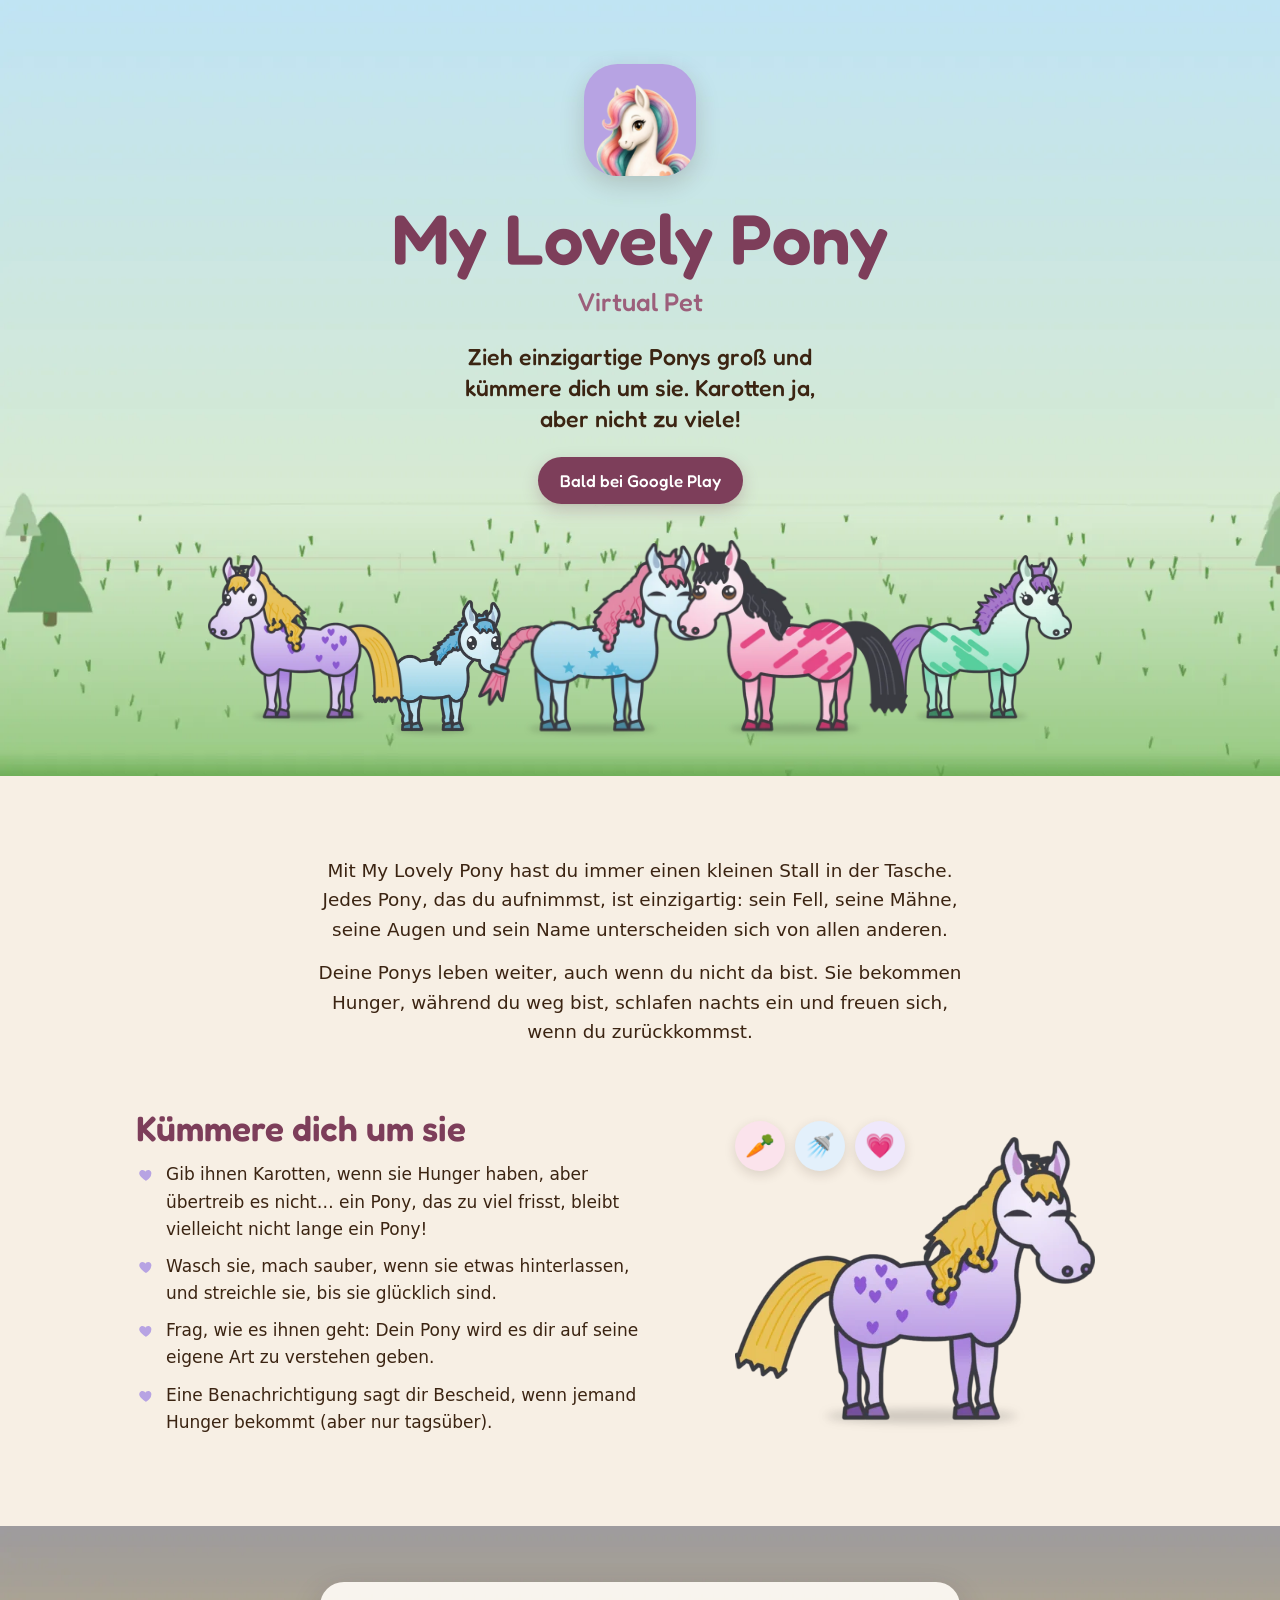
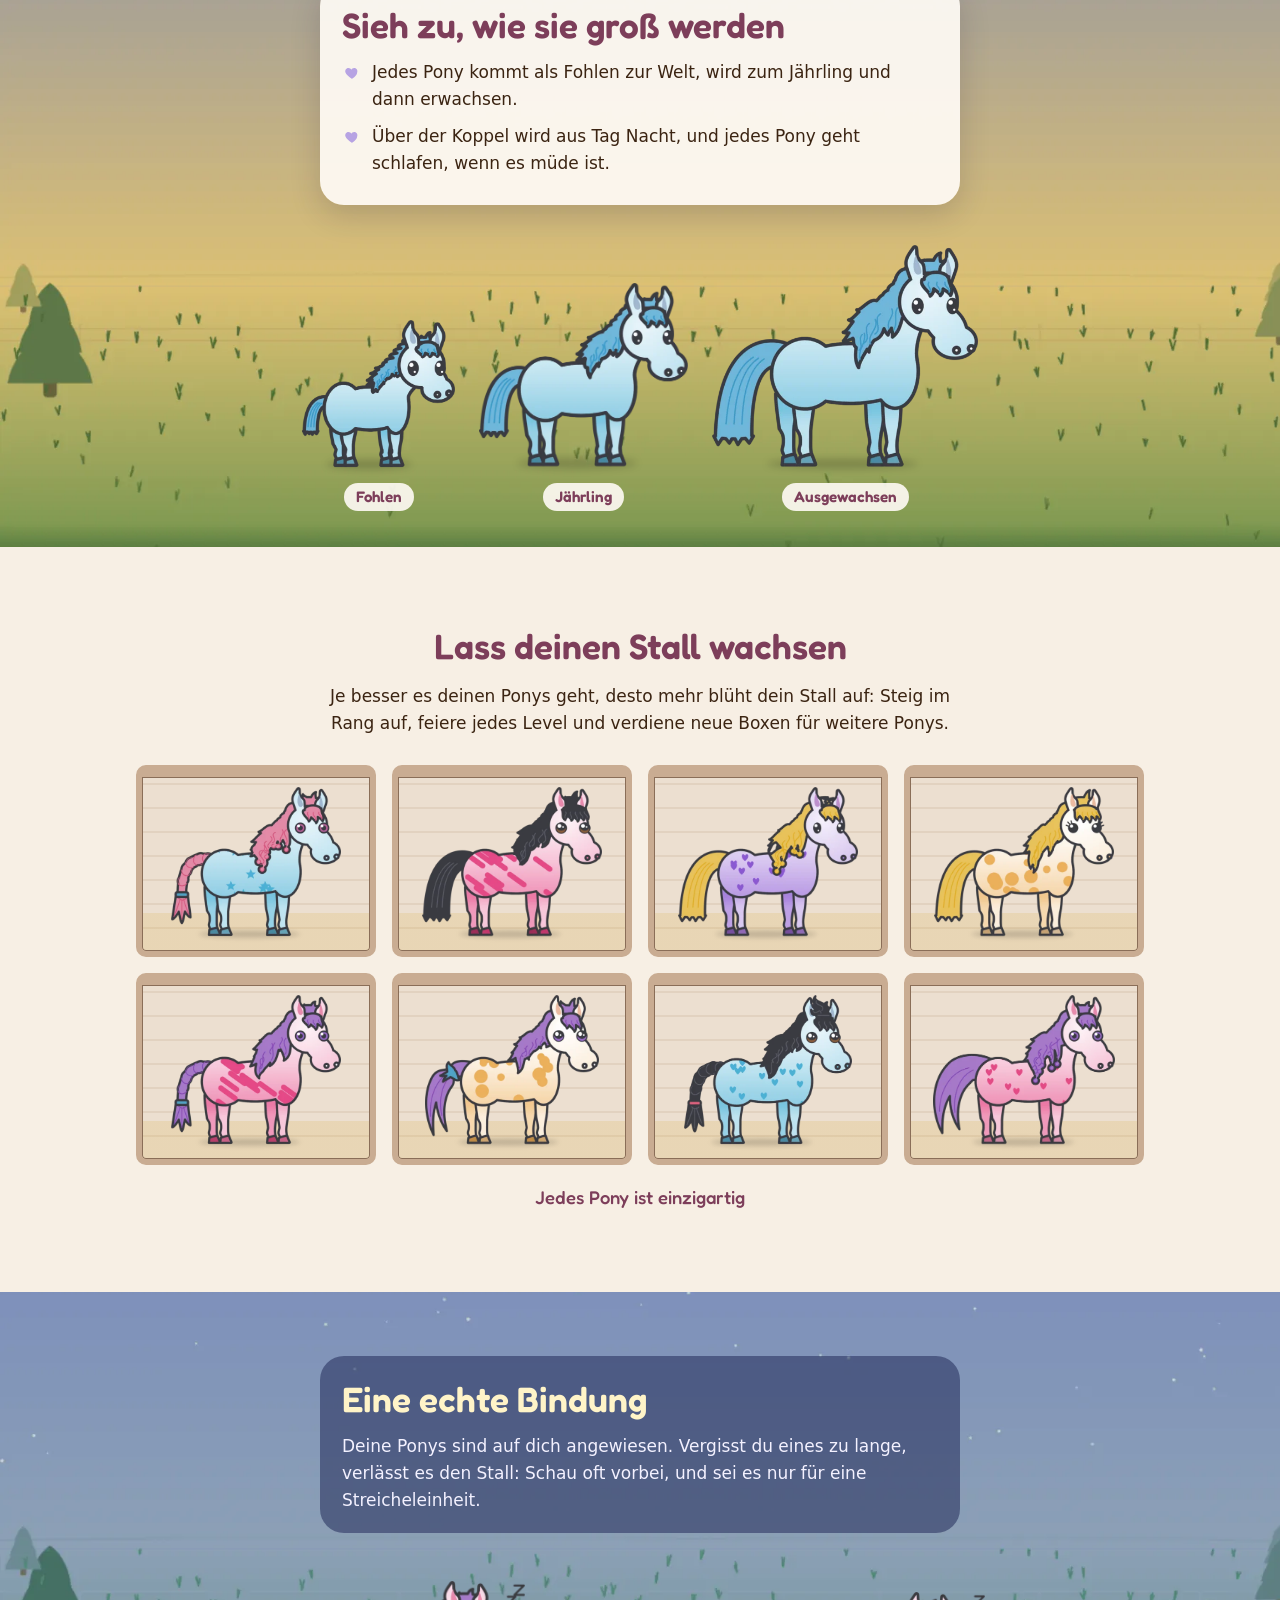
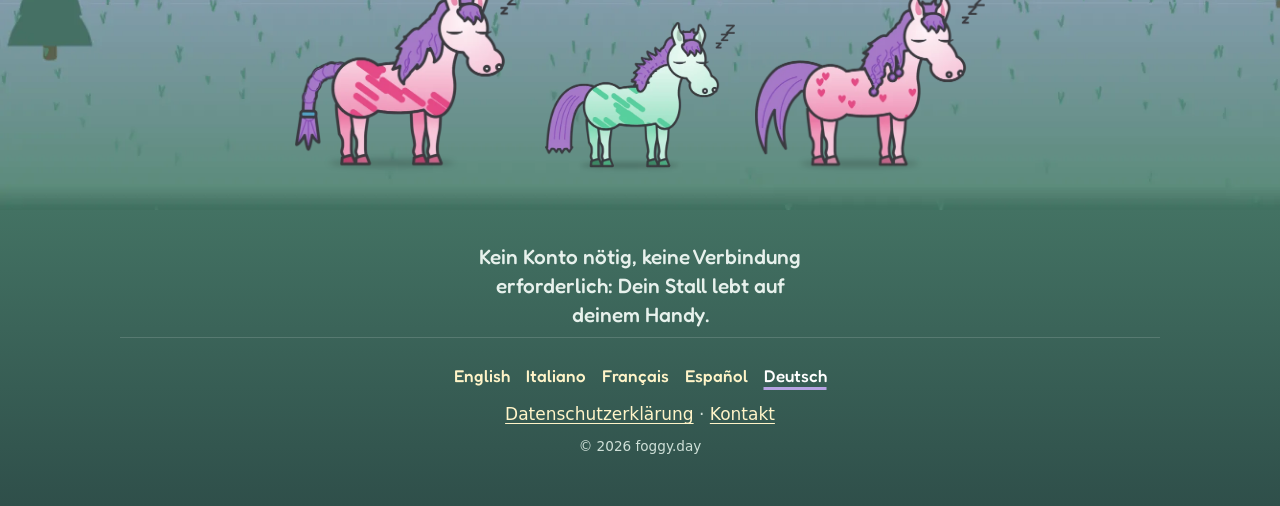
==== docs/de/index.html @ 28f6bc0d "Initial commit" ====
<!doctype html>
<html lang="de">
<head>
  <meta charset="utf-8">
  <meta name="viewport" content="width=device-width, initial-scale=1">
  <title>My Lovely Pony - Virtual Pet</title>
  <meta name="description" content="Zieh einzigartige Ponys groß und kümmere dich um sie. Karotten ja, aber nicht zu viele!">
  <meta name="theme-color" content="#B7A3E3">
  <link rel="canonical" href="https://mylovelypony.foggy.day/de/">
  <link rel="alternate" hreflang="en" href="https://mylovelypony.foggy.day/">
  <link rel="alternate" hreflang="it" href="https://mylovelypony.foggy.day/it/">
  <link rel="alternate" hreflang="fr" href="https://mylovelypony.foggy.day/fr/">
  <link rel="alternate" hreflang="es" href="https://mylovelypony.foggy.day/es/">
  <link rel="alternate" hreflang="de" href="https://mylovelypony.foggy.day/de/">
  <link rel="alternate" hreflang="x-default" href="https://mylovelypony.foggy.day/">
  <link rel="icon" href="../favicon.png" type="image/png">
  <link rel="apple-touch-icon" href="../apple-touch-icon.png">
  <link rel="preload" href="../fonts/Fredoka.woff2" as="font" type="font/woff2" crossorigin>
  <link rel="stylesheet" href="../style.css">
</head>
<body class="home">
  <header class="scene day hero">
    <div class="wrap hero-text">
      <img class="icon" src="../img/icon.png" width="112" height="112" alt="">
      <h1>My Lovely Pony</h1>
      <p class="sub">Virtual Pet</p>
      <p class="tagline">Zieh einzigartige Ponys groß und kümmere dich um sie. Karotten ja, aber nicht zu viele!</p>
      <p class="soon">Bald bei Google Play</p>
    </div>
    <div class="herd" aria-hidden="true">
      <img class="pony h1 flip" src="../img/pony/adult-20.webp" alt="" loading="lazy" decoding="async"><img class="pony h2" src="../img/pony/foal-25.webp" alt="" loading="lazy" decoding="async"><img class="pony h3" src="../img/pony/happy-11.webp" alt="" loading="lazy" decoding="async"><img class="pony h4 flip" src="../img/pony/adult-2.webp" alt="" loading="lazy" decoding="async"><img class="pony h5" src="../img/pony/adult-7.webp" alt="" loading="lazy" decoding="async">
    </div>
  </header>

  <main>
    <section class="paper intro">
      <div class="wrap narrow">
        <p>Mit My Lovely Pony hast du immer einen kleinen Stall in der Tasche. Jedes Pony, das du aufnimmst, ist einzigartig: sein Fell, seine Mähne, seine Augen und sein Name unterscheiden sich von allen anderen.</p><p>Deine Ponys leben weiter, auch wenn du nicht da bist. Sie bekommen Hunger, während du weg bist, schlafen nachts ein und freuen sich, wenn du zurückkommst.</p>
      </div>
    </section>

    <section class="paper care">
      <div class="wrap split">
        <div>
          <h2>Kümmere dich um sie</h2>
          <ul><li>Gib ihnen Karotten, wenn sie Hunger haben, aber übertreib es nicht… ein Pony, das zu viel frisst, bleibt vielleicht nicht lange ein Pony!</li><li>Wasch sie, mach sauber, wenn sie etwas hinterlassen, und streichle sie, bis sie glücklich sind.</li><li>Frag, wie es ihnen geht: Dein Pony wird es dir auf seine eigene Art zu verstehen geben.</li><li>Eine Benachrichtigung sagt dir Bescheid, wenn jemand Hunger bekommt (aber nur tagsüber).</li></ul>
        </div>
        <figure class="care-art" aria-hidden="true">
          <div class="bubbles"><span class="bubble">🥕</span><span class="bubble b2">🚿</span><span class="bubble b3">💗</span></div>
          <img class="pony care-pony" src="../img/pony/happy-20.webp" alt="" loading="lazy" decoding="async">
        </figure>
      </div>
    </section>

    <section class="scene sunset grow">
      <div class="wrap card">
        <h2>Sieh zu, wie sie groß werden</h2>
        <ul><li>Jedes Pony kommt als Fohlen zur Welt, wird zum Jährling und dann erwachsen.</li><li>Über der Koppel wird aus Tag Nacht, und jedes Pony geht schlafen, wenn es müde ist.</li></ul>
      </div>
      <ol class="herd growth">
        <li class="g1"><img class="pony " src="../img/pony/foal-25.webp" alt="" loading="lazy" decoding="async"><span>Fohlen</span></li>
        <li class="g2"><img class="pony " src="../img/pony/yearling-25.webp" alt="" loading="lazy" decoding="async"><span>Jährling</span></li>
        <li class="g3"><img class="pony " src="../img/pony/adult-25.webp" alt="" loading="lazy" decoding="async"><span>Ausgewachsen</span></li>
      </ol>
    </section>

    <section class="paper stable">
      <div class="wrap narrow">
        <h2>Lass deinen Stall wachsen</h2>
        <p>Je besser es deinen Ponys geht, desto mehr blüht dein Stall auf: Steig im Rang auf, feiere jedes Level und verdiene neue Boxen für weitere Ponys.</p>
      </div>
      <ul class="boxes wrap" aria-label="Jedes Pony ist einzigartig">
        <li class="box"><img class="pony " src="../img/pony/adult-11.webp" alt="" loading="lazy" decoding="async"></li><li class="box"><img class="pony " src="../img/pony/adult-2.webp" alt="" loading="lazy" decoding="async"></li><li class="box"><img class="pony " src="../img/pony/adult-20.webp" alt="" loading="lazy" decoding="async"></li><li class="box"><img class="pony " src="../img/pony/adult-24.webp" alt="" loading="lazy" decoding="async"></li><li class="box"><img class="pony " src="../img/pony/adult-26.webp" alt="" loading="lazy" decoding="async"></li><li class="box"><img class="pony " src="../img/pony/adult-31.webp" alt="" loading="lazy" decoding="async"></li><li class="box"><img class="pony " src="../img/pony/adult-4.webp" alt="" loading="lazy" decoding="async"></li><li class="box"><img class="pony " src="../img/pony/adult-40.webp" alt="" loading="lazy" decoding="async"></li>
      </ul>
      <p class="caption">Jedes Pony ist einzigartig</p>
    </section>

    <section class="scene night bond">
      <div class="wrap card dark">
        <h2>Eine echte Bindung</h2>
        <p>Deine Ponys sind auf dich angewiesen. Vergisst du eines zu lange, verlässt es den Stall: Schau oft vorbei, und sei es nur für eine Streicheleinheit.</p>
      </div>
      <div class="herd" aria-hidden="true">
        <img class="pony s1" src="../img/pony/sleep-26.webp" alt="" loading="lazy" decoding="async"><img class="pony s2" src="../img/pony/sleep-7.webp" alt="" loading="lazy" decoding="async"><img class="pony s3" src="../img/pony/sleep-40.webp" alt="" loading="lazy" decoding="async">
      </div>
    </section>
  </main>

  <div class="night-tail">
    <p class="closing">Kein Konto nötig, keine Verbindung erforderlich: Dein Stall lebt auf deinem Handy.</p>
  <footer class="site-footer">
    <nav class="langs" aria-label="Sprache"><a href="../" hreflang="en" lang="en">English</a> <a href="../it/" hreflang="it" lang="it">Italiano</a> <a href="../fr/" hreflang="fr" lang="fr">Français</a> <a href="../es/" hreflang="es" lang="es">Español</a> <span aria-current="true">Deutsch</span></nav>
    <p><a href="privacy.html">Datenschutzerklärung</a> · <a href="mailto:info@foggy.day">Kontakt</a></p>
    <p class="small">© 2026 foggy.day</p>
  </footer>
  </div>
</body>
</html>
---- docs/style.css ----
/* My Lovely Pony, option B: a day in the paddock. The art is the app's own:
   PonyPainter's ponies and PaddockPainter's day, sunset and night, rendered
   large. Paper sections use the stall palette's warm wall and planks. */
@font-face {
  font-family: "Fredoka";
  src: url("fonts/Fredoka.woff2") format("woff2");
  font-weight: 300 700;
  font-display: swap;
}

:root {
  color-scheme: light;
  --paper: #f7efe4;          /* StallPalette.light.wall */
  --paper-deep: #ecdfd0;     /* planks */
  --post: #c9ac92;
  --edge: #8a6e58;
  --ink: #3b2412;            /* stall ink */
  --ink-soft: #6e5644;
  --plum: #7d3e5a;
  --lavender: #b7a3e3;
  --day-sky: #bee2f6;
  --sunset-sky: #7c87b3;
  --night-sky: #6e7ec0;
  --night-ground: #437263;
  --night-deep: #2f4f4a;
}

* { box-sizing: border-box; }
html { -webkit-text-size-adjust: 100%; }

body {
  margin: 0;
  background: var(--paper);
  color: var(--ink);
  font: 17px/1.6 system-ui, -apple-system, "Segoe UI", Roboto, sans-serif;
  overflow-x: hidden;
}
body.home { background: var(--night-deep); }
.paper { background: var(--paper); }

h1, h2, .sub, .tagline, .soon, .closing, .langs, .caption, .growth span {
  font-family: "Fredoka", system-ui, sans-serif;
}
h1, h2 { color: var(--plum); font-weight: 600; line-height: 1.1; margin: 0; }
h2 { font-size: clamp(1.6rem, 5vw, 2.2rem); margin-bottom: 14px; }
a { color: var(--plum); text-underline-offset: 3px; }

.wrap { max-width: 1040px; margin: 0 auto; padding: 0 16px; }
.narrow { max-width: 680px; }

ul { margin: 0; padding: 0; list-style: none; }
.card li, .care li { position: relative; padding-left: 30px; margin: 10px 0; }
.card li::before, .care li::before {
  content: "";
  position: absolute;
  left: 2px;
  top: 0.35em;
  width: 16px;
  height: 16px;
  background: center / contain no-repeat url("data:image/svg+xml,%3Csvg xmlns='http://www.w3.org/2000/svg' viewBox='0 0 24 24'%3E%3Cpath fill='%23b7a3e3' d='M12 21s-7.5-4.6-9.6-9.2C.9 8.4 3 4.5 6.7 4.5c2.1 0 3.6 1.2 4.3 2.6.7-1.4 2.2-2.6 4.3-2.6 3.7 0 5.8 3.9 4.3 7.3C19.5 16.4 12 21 12 21z'/%3E%3C/svg%3E");
}

/* ---------- Scenes: the paddock art sits on the bottom edge, and a flat
   colour matching its top continues the sky above it. ---------- */
.scene {
  position: relative;
  background-repeat: no-repeat;
  background-position: center bottom;
  background-size: max(100%, 960px) auto;
}
.scene.day    { background-color: var(--day-sky);    background-image: url("img/paddock/day.webp"); }
.scene.sunset { background-color: var(--sunset-sky); background-image: url("img/paddock/sunset.webp"); }
.scene.night  { background-color: var(--night-sky);  background-image: url("img/paddock/night.webp"); }

.herd {
  position: relative;
  display: flex;
  justify-content: center;
  align-items: flex-end;
  gap: 0;
  margin: 0 auto;
  padding: 0 8px 36px;
  max-width: 1040px;
}
.pony { display: block; height: auto; }
.flip { transform: scaleX(-1); }

/* Hero */
.hero { padding-top: 40px; text-align: center; }
.icon {
  width: 112px;
  height: 112px;
  border-radius: 30%;
  background: var(--lavender);
  box-shadow: 0 8px 24px rgba(59, 36, 18, 0.18);
}
.hero h1 { font-size: clamp(2.6rem, 10vw, 4.4rem); margin-top: 16px; }
.sub { margin: 4px 0 0; font-size: clamp(1.2rem, 4vw, 1.6rem); font-weight: 500; color: #9c5f7b; }
.tagline {
  margin: 18px auto 0;
  max-width: 30ch;
  font-size: clamp(1.2rem, 3.6vw, 1.45rem);
  font-weight: 500;
  line-height: 1.35;
  color: var(--ink);
}
.soon {
  display: inline-block;
  margin: 22px 0 0;
  padding: 10px 22px;
  border-radius: 999px;
  background: var(--plum);
  color: #fff;
  font-weight: 500;
  box-shadow: 0 6px 16px rgba(125, 62, 90, 0.25);
}
.hero .herd { margin-top: 36px; }
.hero .herd { padding-left: 0; padding-right: 0; }
.hero .pony { width: 22%; max-width: 230px; margin: 0 -1.5%; }
.hero .h2 { width: 14%; max-width: 136px; }
.hero .h1, .hero .h5 { width: 20%; max-width: 196px; margin-bottom: 14px; }

/* Paper sections */
.paper { padding: 56px 0; }
.intro { font-size: 1.15rem; text-align: center; padding-bottom: 24px; }
.intro p { margin: 0 0 14px; }

.care { padding-top: 24px; }
.split { display: grid; gap: 24px; align-items: center; }
.care-art { position: relative; width: min(84%, 360px); margin: 0 auto; padding-top: 16px; }
.care-pony { width: 100%; }
/* The three care actions, in the app's button order, on the empty sky at
   the pony's upper left: over the background, never over the pony. */
.bubbles { position: absolute; top: 0; left: 0; display: flex; gap: 10px; }
.bubble {
  display: grid;
  place-items: center;
  width: 50px;
  height: 50px;
  border-radius: 50%;
  background: #fbe3ec;
  box-shadow: 0 4px 12px rgba(59, 36, 18, 0.14);
  font-size: 24px;
  line-height: 1;
}
.b2 { background: #e3f0fb; }
.b3 { background: #efe8fb; }

/* Growth: the three ages to scale, on the sunset grass */
.card {
  background: rgba(255, 251, 246, 0.92);
  border-radius: 24px;
  padding: 24px 22px 18px;
  box-shadow: 0 10px 30px rgba(40, 30, 60, 0.18);
  max-width: 640px;
}
.grow { padding-top: 56px; }
.grow .card { margin: 0 16px; }
.growth { list-style: none; gap: 3%; margin-top: 40px; }
.growth li { display: flex; flex-direction: column; align-items: center; justify-content: flex-end; }
.growth span {
  margin-top: 6px;
  padding: 2px 12px;
  border-radius: 999px;
  background: rgba(255, 251, 246, 0.9);
  color: var(--plum);
  font-weight: 600;
  font-size: 0.95rem;
}
.g1 { width: 19%; } .g2 { width: 26%; } .g3 { width: 33%; }
.growth { max-width: 820px; }
.growth .pony { width: 100%; }

/* Stable: every pony in its own box */
.stable { text-align: center; }
.boxes {
  display: grid;
  grid-template-columns: repeat(2, minmax(0, 1fr));
  gap: 12px;
  margin-top: 28px;
  padding: 0 16px;
  list-style: none;
}
.box {
  aspect-ratio: 5 / 4;
  display: flex;
  align-items: flex-end;
  justify-content: center;
  padding: 10px 10px 8px;
  border: 6px solid var(--post);
  border-top-width: 12px;
  border-radius: 10px;
  background:
    linear-gradient(transparent 78%, #d9b04a33 78%),
    repeating-linear-gradient(0deg, var(--paper-deep) 0 22px, #e2d2c0 22px 24px);
  box-shadow: inset 0 0 0 1px var(--edge);
  min-width: 0;
  overflow: hidden;
}
.box .pony { width: auto; max-width: 92%; max-height: 100%; object-fit: contain; }
.caption { margin: 18px 0 0; color: var(--plum); font-weight: 500; font-size: 1.15rem; }

/* Night: the bond, and the page ends under the stars */
.bond { padding-top: 64px; }
.card.dark { background: rgba(35, 45, 90, 0.55); color: #f3f1ff; box-shadow: none; margin: 0 16px; }
.card.dark h2 { color: #fff4c8; }
.card.dark p { margin: 0; }
.bond .herd { margin-top: 48px; }
.bond .pony { width: 31%; max-width: 230px; margin: 0 1%; }
.bond .s2 { width: 26%; max-width: 190px; }

.night-tail {
  background: linear-gradient(var(--night-ground), var(--night-deep));
  color: #e7f1ec;
  text-align: center;
  padding: 8px 16px 0;
}
.closing {
  max-width: 30ch;
  margin: 0 auto;
  padding: 24px 0 8px;
  font-size: 1.3rem;
  font-weight: 500;
  line-height: 1.4;
}

/* Footer: shared markup; light on the night ground, dark on paper */
.site-footer {
  max-width: 1040px;
  margin: 0 auto;
  padding: 24px 16px 40px;
  text-align: center;
  color: var(--ink-soft);
  border-top: 1px solid var(--paper-deep);
}
.site-footer p { margin: 8px 0; }
.langs { display: flex; flex-wrap: wrap; justify-content: center; gap: 6px 16px; font-weight: 500; margin-bottom: 12px; }
.langs a { text-decoration: none; }
.langs [aria-current] { text-decoration: underline; text-decoration-color: var(--lavender); text-decoration-thickness: 3px; text-underline-offset: 5px; }
.small { font-size: 0.85rem; }
.night-tail .site-footer { color: #cfe0d8; border-top-color: rgba(255, 255, 255, 0.15); }
.night-tail a { color: #fff4c8; }
.night-tail .langs [aria-current] { color: #fff; }

/* Privacy policy: a paper page */
.doc { max-width: 720px; margin: 0 auto; padding: 32px 16px 16px; }
.doc h1 { font-size: clamp(2rem, 7vw, 2.8rem); }
.doc h2 { font-size: 1.3rem; margin: 28px 0 4px; }
.doc p { margin: 0 0 12px; }
.back { font-size: 0.95rem; margin-bottom: 24px !important; }
.meta { color: var(--ink-soft); font-size: 0.95rem; margin-top: 8px !important; }
.summary {
  background: #fffaf3;
  border: 1px solid var(--paper-deep);
  border-left: 6px solid var(--lavender);
  border-radius: 16px;
  padding: 16px 20px 4px;
  margin: 24px 0 8px;
}
.summary h2 { margin-top: 0; }
.doc a { overflow-wrap: anywhere; }

@media (min-width: 760px) {
  .hero .pony { width: 25%; }
  .hero .h2 { width: 16%; }
  .hero .h1, .hero .h5 { width: 23%; }
  .hero { padding-top: 64px; }
  .split { grid-template-columns: 1.1fr 1fr; gap: 48px; }
  .grow .card, .card.dark { margin: 0 auto; }
  .boxes { grid-template-columns: repeat(4, minmax(0, 1fr)); gap: 16px; }
  .paper { padding: 80px 0; }
  .intro { padding-bottom: 24px; }
  .care { padding-top: 24px; }
}
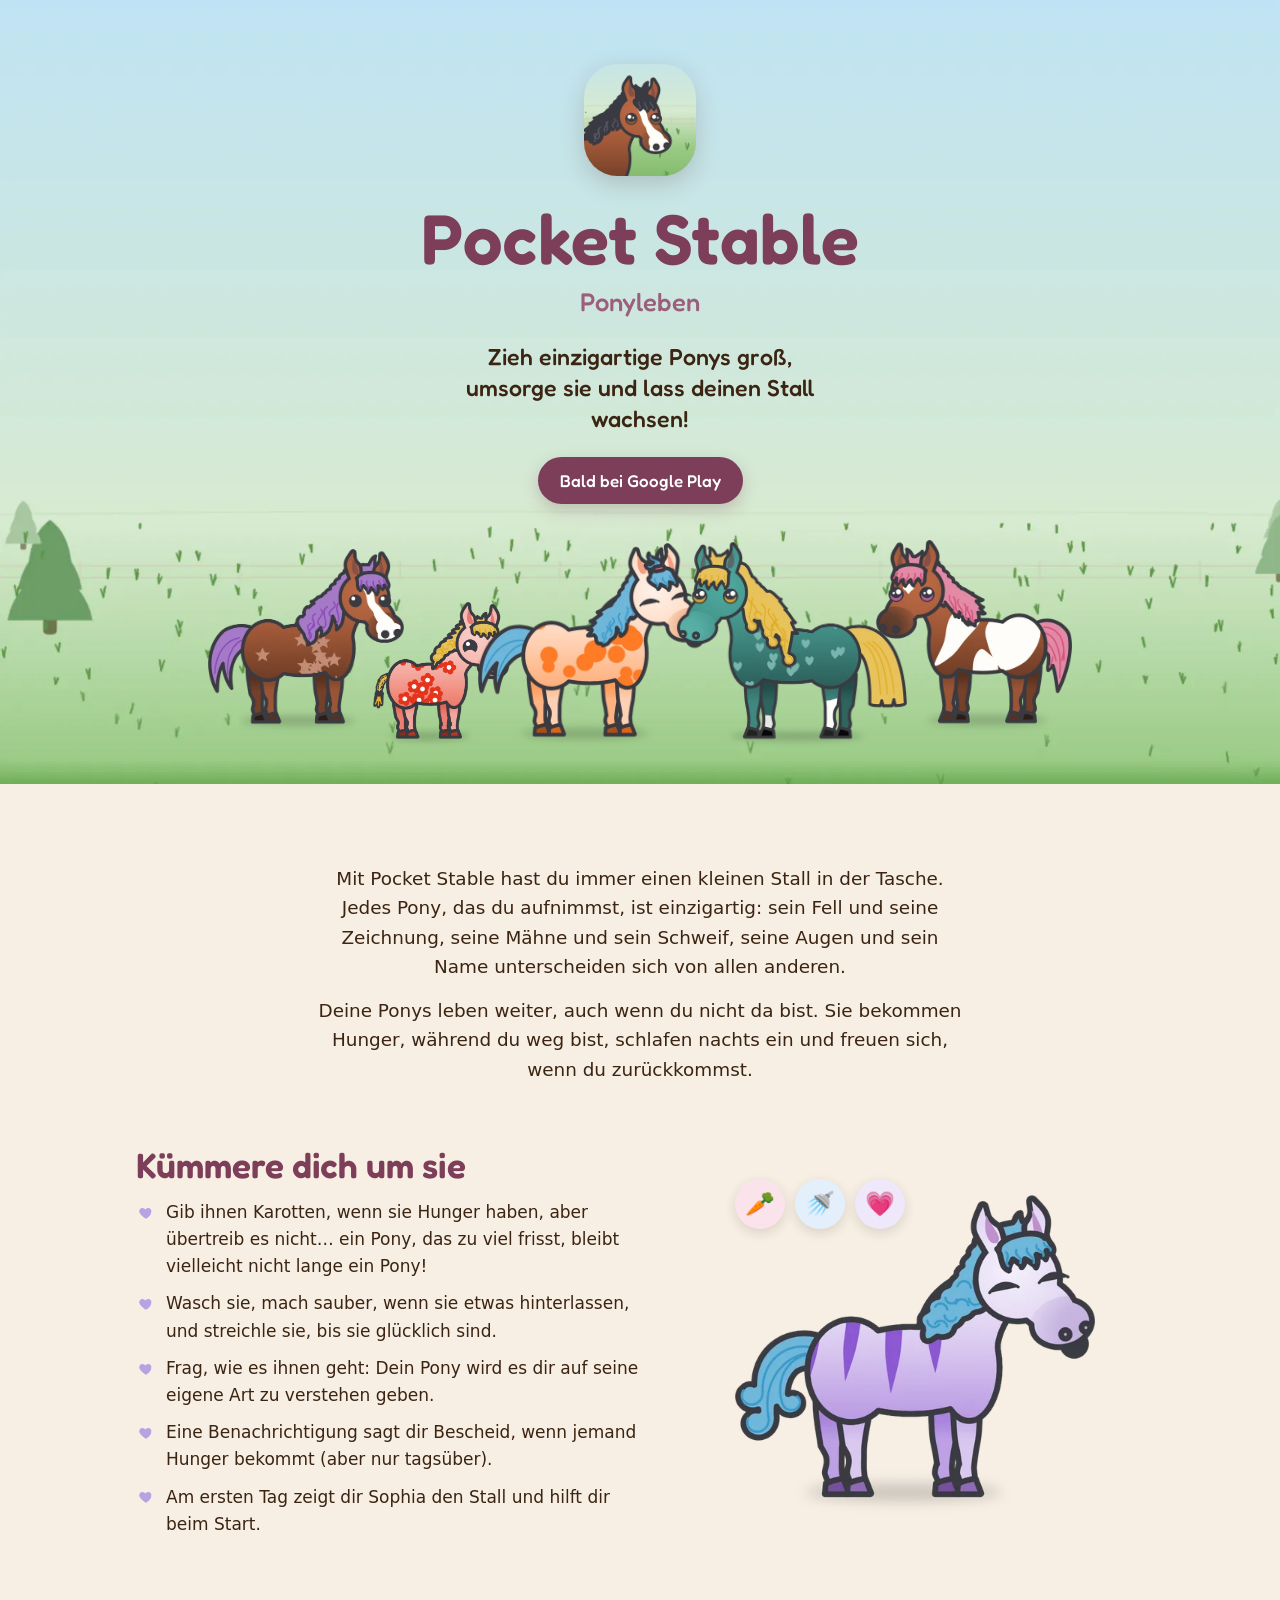
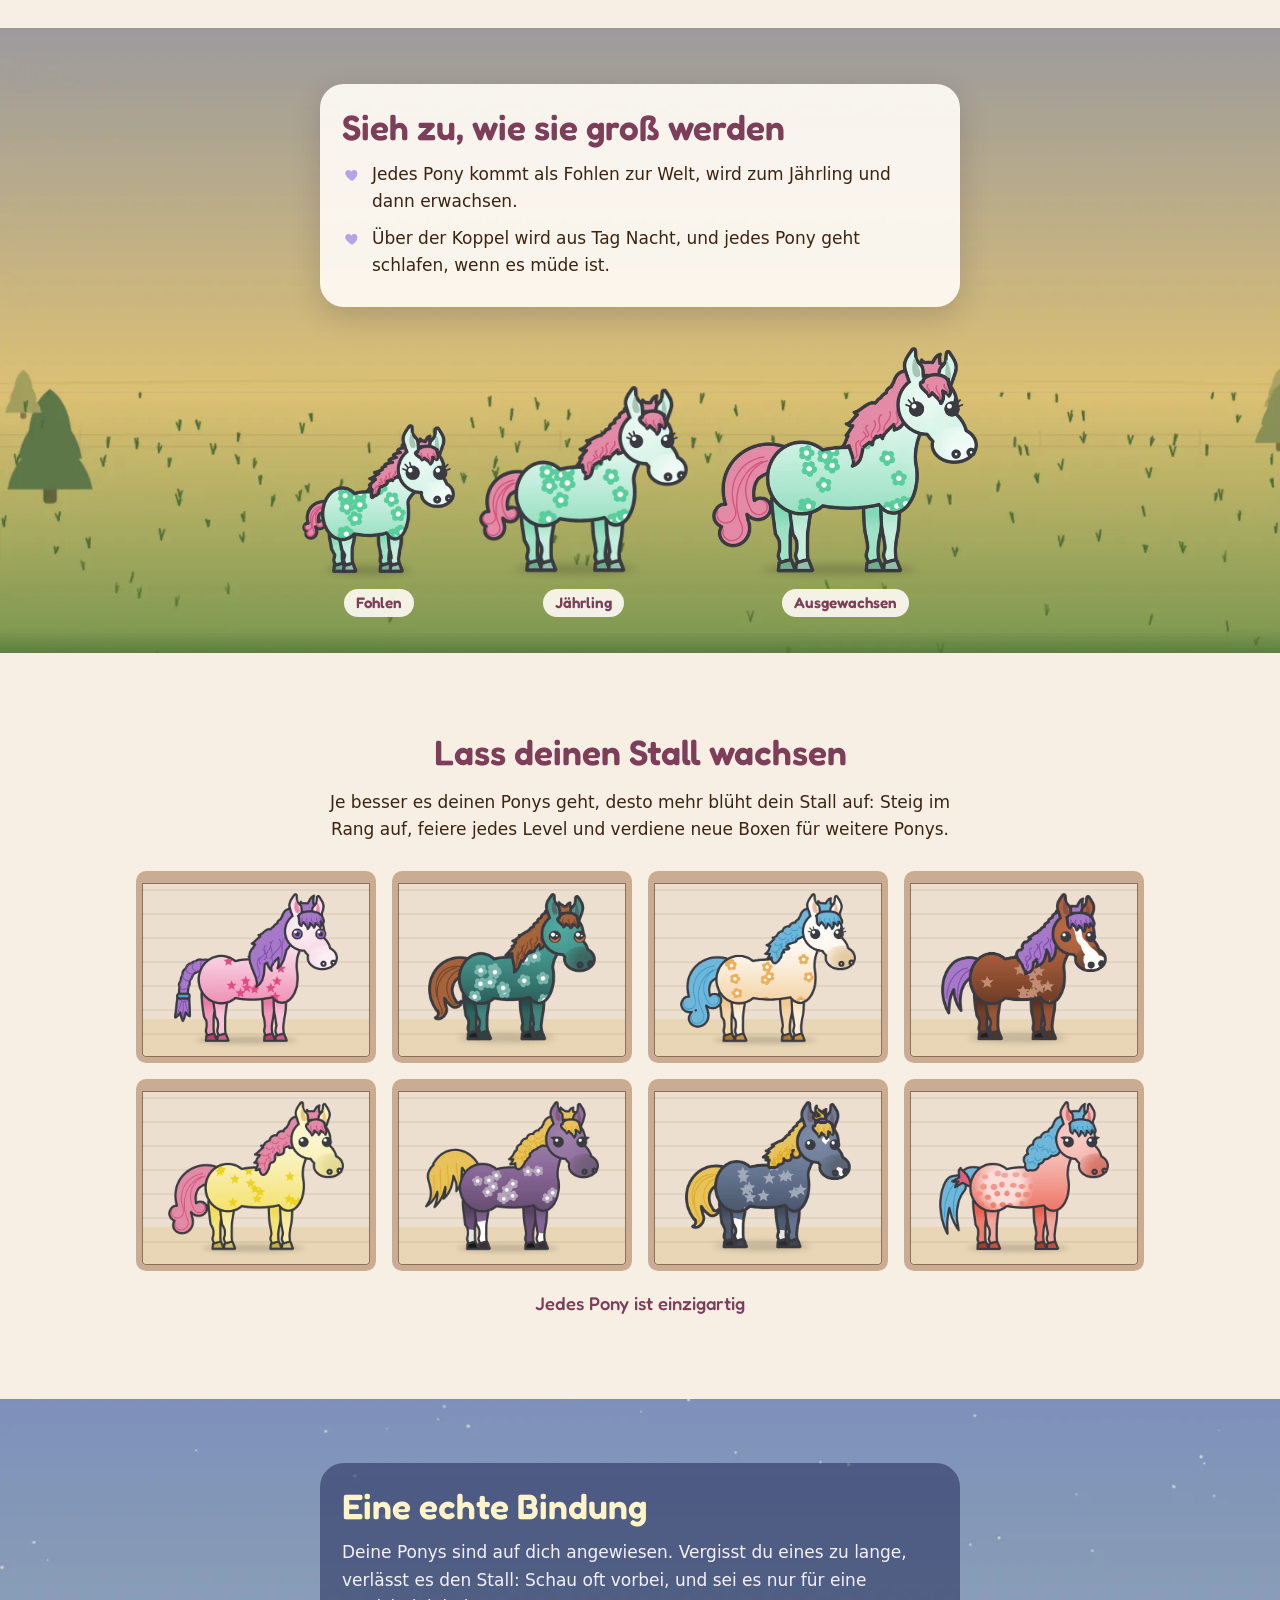
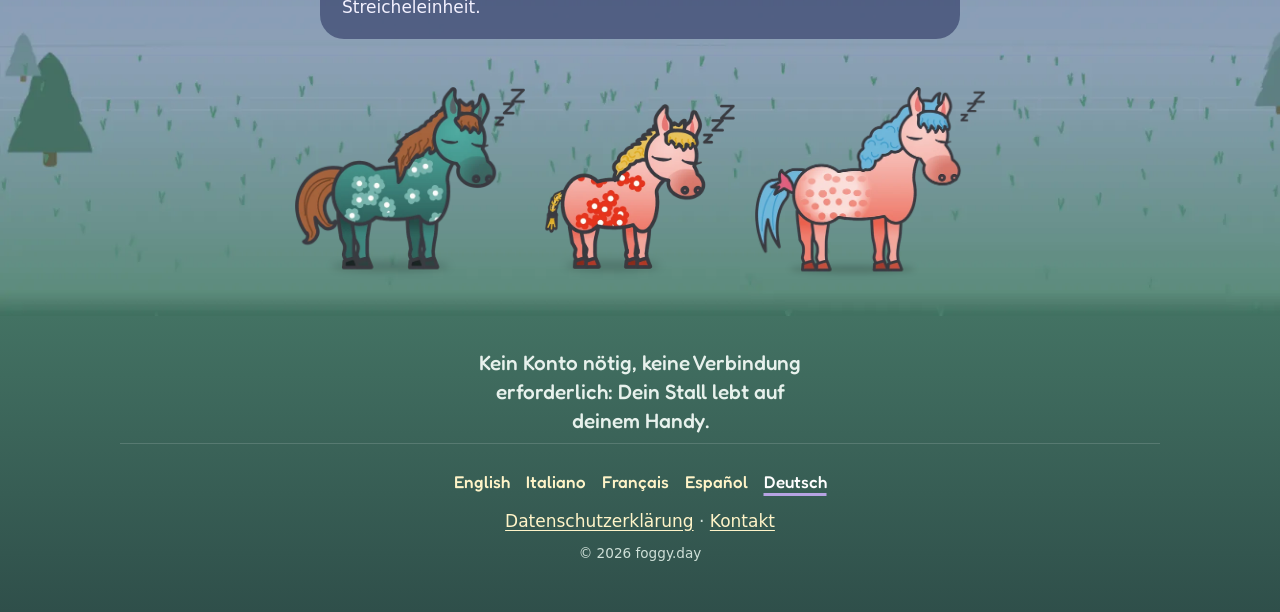
==== commit bdb8db10: "Rebrand site to Pocket Stable Rename from My Lovely Pony to Pocket Stable across all languages, move" ====
--- a/docs/de/index.html
+++ b/docs/de/index.html
@@ -3,16 +3,16 @@
 <head>
   <meta charset="utf-8">
   <meta name="viewport" content="width=device-width, initial-scale=1">
-  <title>My Lovely Pony - Virtual Pet</title>
-  <meta name="description" content="Zieh einzigartige Ponys groß und kümmere dich um sie. Karotten ja, aber nicht zu viele!">
+  <title>Pocket Stable: Ponyleben</title>
+  <meta name="description" content="Zieh einzigartige Ponys groß, umsorge sie und lass deinen Stall wachsen!">
   <meta name="theme-color" content="#B7A3E3">
-  <link rel="canonical" href="https://mylovelypony.foggy.day/de/">
-  <link rel="alternate" hreflang="en" href="https://mylovelypony.foggy.day/">
-  <link rel="alternate" hreflang="it" href="https://mylovelypony.foggy.day/it/">
-  <link rel="alternate" hreflang="fr" href="https://mylovelypony.foggy.day/fr/">
-  <link rel="alternate" hreflang="es" href="https://mylovelypony.foggy.day/es/">
-  <link rel="alternate" hreflang="de" href="https://mylovelypony.foggy.day/de/">
-  <link rel="alternate" hreflang="x-default" href="https://mylovelypony.foggy.day/">
+  <link rel="canonical" href="https://pocketstable.foggy.day/de/">
+  <link rel="alternate" hreflang="en" href="https://pocketstable.foggy.day/">
+  <link rel="alternate" hreflang="it" href="https://pocketstable.foggy.day/it/">
+  <link rel="alternate" hreflang="fr" href="https://pocketstable.foggy.day/fr/">
+  <link rel="alternate" hreflang="es" href="https://pocketstable.foggy.day/es/">
+  <link rel="alternate" hreflang="de" href="https://pocketstable.foggy.day/de/">
+  <link rel="alternate" hreflang="x-default" href="https://pocketstable.foggy.day/">
   <link rel="icon" href="../favicon.png" type="image/png">
   <link rel="apple-touch-icon" href="../apple-touch-icon.png">
   <link rel="preload" href="../fonts/Fredoka.woff2" as="font" type="font/woff2" crossorigin>
@@ -22,20 +22,20 @@
   <header class="scene day hero">
     <div class="wrap hero-text">
       <img class="icon" src="../img/icon.png" width="112" height="112" alt="">
-      <h1>My Lovely Pony</h1>
-      <p class="sub">Virtual Pet</p>
-      <p class="tagline">Zieh einzigartige Ponys groß und kümmere dich um sie. Karotten ja, aber nicht zu viele!</p>
+      <h1>Pocket Stable</h1>
+      <p class="sub">Ponyleben</p>
+      <p class="tagline">Zieh einzigartige Ponys groß, umsorge sie und lass deinen Stall wachsen!</p>
       <p class="soon">Bald bei Google Play</p>
     </div>
     <div class="herd" aria-hidden="true">
-      <img class="pony h1 flip" src="../img/pony/adult-20.webp" alt="" loading="lazy" decoding="async"><img class="pony h2" src="../img/pony/foal-25.webp" alt="" loading="lazy" decoding="async"><img class="pony h3" src="../img/pony/happy-11.webp" alt="" loading="lazy" decoding="async"><img class="pony h4 flip" src="../img/pony/adult-2.webp" alt="" loading="lazy" decoding="async"><img class="pony h5" src="../img/pony/adult-7.webp" alt="" loading="lazy" decoding="async">
+      <img class="pony h1" src="../img/pony/yearling-154.webp" alt="" loading="lazy" decoding="async"><img class="pony h2" src="../img/pony/foal-536.webp" alt="" loading="lazy" decoding="async"><img class="pony h3" src="../img/pony/yearling-21-happy.webp" alt="" loading="lazy" decoding="async"><img class="pony h4 flip" src="../img/pony/adult-678.webp" alt="" loading="lazy" decoding="async"><img class="pony h5 flip" src="../img/pony/yearling-238.webp" alt="" loading="lazy" decoding="async">
     </div>
   </header>
 
   <main>
     <section class="paper intro">
       <div class="wrap narrow">
-        <p>Mit My Lovely Pony hast du immer einen kleinen Stall in der Tasche. Jedes Pony, das du aufnimmst, ist einzigartig: sein Fell, seine Mähne, seine Augen und sein Name unterscheiden sich von allen anderen.</p><p>Deine Ponys leben weiter, auch wenn du nicht da bist. Sie bekommen Hunger, während du weg bist, schlafen nachts ein und freuen sich, wenn du zurückkommst.</p>
+        <p>Mit Pocket Stable hast du immer einen kleinen Stall in der Tasche. Jedes Pony, das du aufnimmst, ist einzigartig: sein Fell und seine Zeichnung, seine Mähne und sein Schweif, seine Augen und sein Name unterscheiden sich von allen anderen.</p><p>Deine Ponys leben weiter, auch wenn du nicht da bist. Sie bekommen Hunger, während du weg bist, schlafen nachts ein und freuen sich, wenn du zurückkommst.</p>
       </div>
     </section>
 
@@ -43,11 +43,11 @@
       <div class="wrap split">
         <div>
           <h2>Kümmere dich um sie</h2>
-          <ul><li>Gib ihnen Karotten, wenn sie Hunger haben, aber übertreib es nicht… ein Pony, das zu viel frisst, bleibt vielleicht nicht lange ein Pony!</li><li>Wasch sie, mach sauber, wenn sie etwas hinterlassen, und streichle sie, bis sie glücklich sind.</li><li>Frag, wie es ihnen geht: Dein Pony wird es dir auf seine eigene Art zu verstehen geben.</li><li>Eine Benachrichtigung sagt dir Bescheid, wenn jemand Hunger bekommt (aber nur tagsüber).</li></ul>
+          <ul><li>Gib ihnen Karotten, wenn sie Hunger haben, aber übertreib es nicht… ein Pony, das zu viel frisst, bleibt vielleicht nicht lange ein Pony!</li><li>Wasch sie, mach sauber, wenn sie etwas hinterlassen, und streichle sie, bis sie glücklich sind.</li><li>Frag, wie es ihnen geht: Dein Pony wird es dir auf seine eigene Art zu verstehen geben.</li><li>Eine Benachrichtigung sagt dir Bescheid, wenn jemand Hunger bekommt (aber nur tagsüber).</li><li>Am ersten Tag zeigt dir Sophia den Stall und hilft dir beim Start.</li></ul>
         </div>
         <figure class="care-art" aria-hidden="true">
           <div class="bubbles"><span class="bubble">🥕</span><span class="bubble b2">🚿</span><span class="bubble b3">💗</span></div>
-          <img class="pony care-pony" src="../img/pony/happy-20.webp" alt="" loading="lazy" decoding="async">
+          <img class="pony care-pony" src="../img/pony/yearling-49-happy.webp" alt="" loading="lazy" decoding="async">
         </figure>
       </div>
     </section>
@@ -58,9 +58,9 @@
         <ul><li>Jedes Pony kommt als Fohlen zur Welt, wird zum Jährling und dann erwachsen.</li><li>Über der Koppel wird aus Tag Nacht, und jedes Pony geht schlafen, wenn es müde ist.</li></ul>
       </div>
       <ol class="herd growth">
-        <li class="g1"><img class="pony " src="../img/pony/foal-25.webp" alt="" loading="lazy" decoding="async"><span>Fohlen</span></li>
-        <li class="g2"><img class="pony " src="../img/pony/yearling-25.webp" alt="" loading="lazy" decoding="async"><span>Jährling</span></li>
-        <li class="g3"><img class="pony " src="../img/pony/adult-25.webp" alt="" loading="lazy" decoding="async"><span>Ausgewachsen</span></li>
+        <li class="g1"><img class="pony " src="../img/pony/foal-144.webp" alt="" loading="lazy" decoding="async"><span>Fohlen</span></li>
+        <li class="g2"><img class="pony " src="../img/pony/yearling-144.webp" alt="" loading="lazy" decoding="async"><span>Jährling</span></li>
+        <li class="g3"><img class="pony " src="../img/pony/adult-144.webp" alt="" loading="lazy" decoding="async"><span>Ausgewachsen</span></li>
       </ol>
     </section>
 
@@ -70,7 +70,7 @@
         <p>Je besser es deinen Ponys geht, desto mehr blüht dein Stall auf: Steig im Rang auf, feiere jedes Level und verdiene neue Boxen für weitere Ponys.</p>
       </div>
       <ul class="boxes wrap" aria-label="Jedes Pony ist einzigartig">
-        <li class="box"><img class="pony " src="../img/pony/adult-11.webp" alt="" loading="lazy" decoding="async"></li><li class="box"><img class="pony " src="../img/pony/adult-2.webp" alt="" loading="lazy" decoding="async"></li><li class="box"><img class="pony " src="../img/pony/adult-20.webp" alt="" loading="lazy" decoding="async"></li><li class="box"><img class="pony " src="../img/pony/adult-24.webp" alt="" loading="lazy" decoding="async"></li><li class="box"><img class="pony " src="../img/pony/adult-26.webp" alt="" loading="lazy" decoding="async"></li><li class="box"><img class="pony " src="../img/pony/adult-31.webp" alt="" loading="lazy" decoding="async"></li><li class="box"><img class="pony " src="../img/pony/adult-4.webp" alt="" loading="lazy" decoding="async"></li><li class="box"><img class="pony " src="../img/pony/adult-40.webp" alt="" loading="lazy" decoding="async"></li>
+        <li class="box"><img class="pony " src="../img/pony/adult-656.webp" alt="" loading="lazy" decoding="async"></li><li class="box"><img class="pony " src="../img/pony/yearling-112.webp" alt="" loading="lazy" decoding="async"></li><li class="box"><img class="pony " src="../img/pony/adult-707.webp" alt="" loading="lazy" decoding="async"></li><li class="box"><img class="pony " src="../img/pony/yearling-154.webp" alt="" loading="lazy" decoding="async"></li><li class="box"><img class="pony " src="../img/pony/adult-750.webp" alt="" loading="lazy" decoding="async"></li><li class="box"><img class="pony " src="../img/pony/adult-753.webp" alt="" loading="lazy" decoding="async"></li><li class="box"><img class="pony " src="../img/pony/yearling-9.webp" alt="" loading="lazy" decoding="async"></li><li class="box"><img class="pony " src="../img/pony/adult-779.webp" alt="" loading="lazy" decoding="async"></li>
       </ul>
       <p class="caption">Jedes Pony ist einzigartig</p>
     </section>
@@ -81,7 +81,7 @@
         <p>Deine Ponys sind auf dich angewiesen. Vergisst du eines zu lange, verlässt es den Stall: Schau oft vorbei, und sei es nur für eine Streicheleinheit.</p>
       </div>
       <div class="herd" aria-hidden="true">
-        <img class="pony s1" src="../img/pony/sleep-26.webp" alt="" loading="lazy" decoding="async"><img class="pony s2" src="../img/pony/sleep-7.webp" alt="" loading="lazy" decoding="async"><img class="pony s3" src="../img/pony/sleep-40.webp" alt="" loading="lazy" decoding="async">
+        <img class="pony s1" src="../img/pony/yearling-112-sleep.webp" alt="" loading="lazy" decoding="async"><img class="pony s2" src="../img/pony/foal-536-sleep.webp" alt="" loading="lazy" decoding="async"><img class="pony s3" src="../img/pony/adult-779-sleep.webp" alt="" loading="lazy" decoding="async">
       </div>
     </section>
   </main>
--- a/docs/style.css
+++ b/docs/style.css
@@ -1,4 +1,4 @@
-/* My Lovely Pony, option B: a day in the paddock. The art is the app's own:
+/* Pocket Stable, option B: a day in the paddock. The art is the app's own:
    PonyPainter's ponies and PaddockPainter's day, sunset and night, rendered
    large. Paper sections use the stall palette's warm wall and planks. */
 @font-face {
